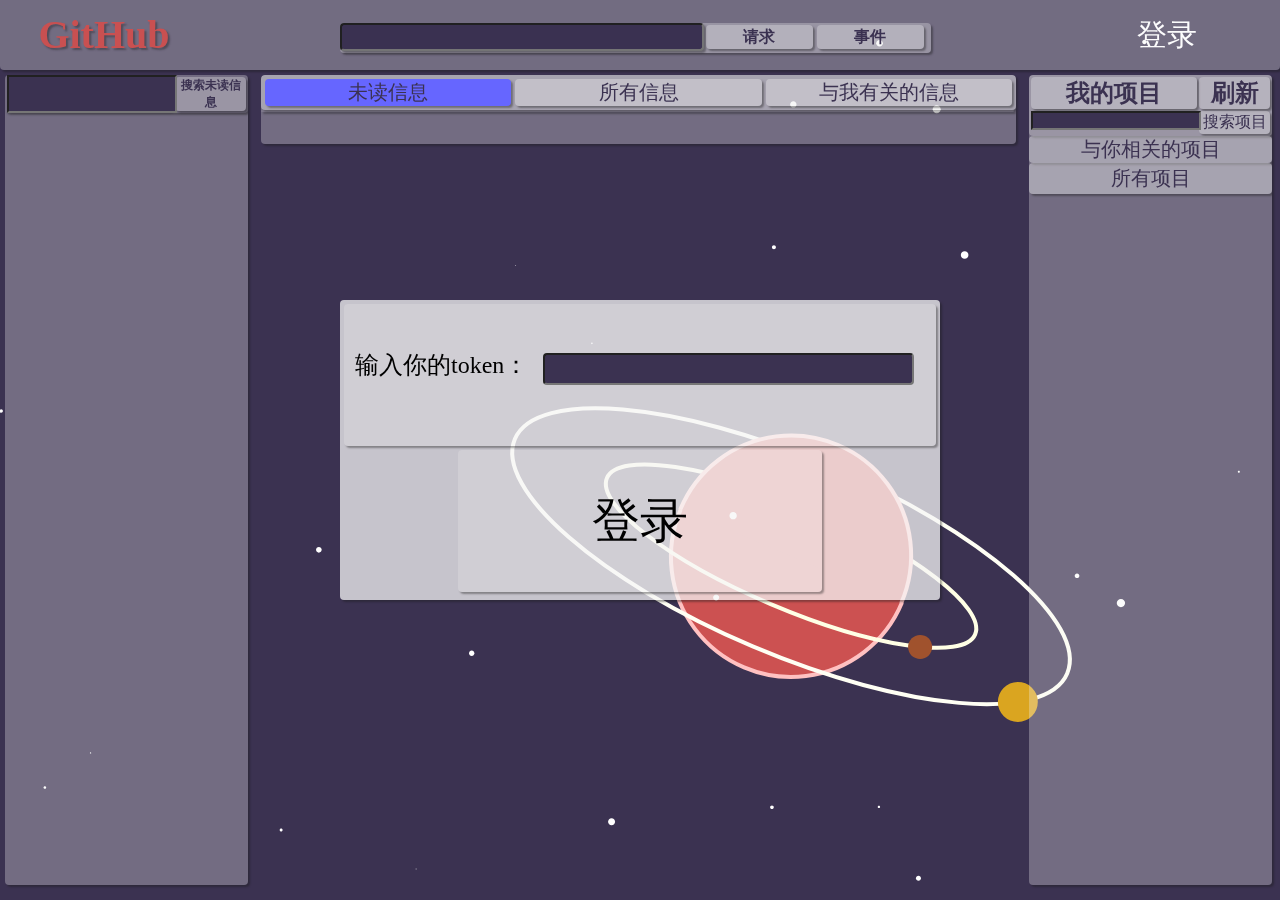
==== noticeManage.html @ 2b884cc8 "321" ====
<!DOCTYPE html>
<html lang="en">
<head>
	<meta charset="UTF-8"/>
	<title>信息管理</title>
	<link rel="stylesheet" type="text/css" href="css/style.css"/>
	<link rel="stylesheet" type="text/css" href="css/noticeBoxStyle.css"/>
	<link rel="stylesheet" type="text/css" href="css/noticeManage.css">
	<link rel="stylesheet" href="css/canvas_style.css">
	<script type="text/javascript" src="script/canvas/paper-full.min.js"></script>
	<script type="text/paperscript" canvas="canvas">
		var m18PI=0;
			var m19PI=0;
			var m18x=200*Math.cos(m18PI);
			var m18y=52*Math.sin(m18PI);
			var m19x=300*Math.cos(m19PI);
			var m19y=98*Math.sin(m19PI);
			var m17b=new Path.Arc({
				position:[window.innerWidth*0.618-120*Math.sin(23*Math.PI/180)/10.1,window.innerHeight*0.618+120*Math.cos(23*Math.PI/180)/3],
				from:[window.innerWidth*0.618-120*Math.cos(23*Math.PI/180),window.innerHeight*0.618-120*Math.sin(23*Math.PI/180)-1.2],
				through:[window.innerWidth*0.618-120*Math.sin(23*Math.PI/180),window.innerHeight*0.618+120*Math.cos(23*Math.PI/180)],
				to:[window.innerWidth*0.618+120*Math.cos(23*Math.PI/180),window.innerHeight*0.618+120*Math.sin(23*Math.PI/180)-1.2],
				strokeColor:"#ffc1c1",
				strokeWidth:4,
				fillColor:"#cc5151",
			});
			<!-- console.log(m17b.position); -->
			var m18r=new Shape.Ellipse({
				position:[window.innerWidth*0.618,window.innerHeight*0.618],
				radius:[200,52],
				strokeColor:'#ffffe5',
				strokeWidth:4,
				rotation:23,
			});
			var m18=new Shape.Circle({
				position:[window.innerWidth*0.618+m18x,window.innerHeight*0.618+m18y],
				radius:12,
				fillColor:'#a0522d',
			});
			var m19r=new Path.Ellipse({
				position:[window.innerWidth*0.618,window.innerHeight*0.618],
				radius:[300,98],
				strokeColor:'#fffff4',
				strokeWidth:4,
				rotation:23,
			});
			var m19=new Shape.Circle({
				position:[window.innerWidth*0.618+m19x,window.innerHeight*0.618+m19y],
				radius:20,
				fillColor:'#daa520',
			});
			var m17a=new Path.Arc({
				position:[window.innerWidth*0.618+120*Math.sin(23*Math.PI/180)/10.1,window.innerHeight*0.618-120*Math.cos(23*Math.PI/180)/3],
				from:[window.innerWidth*0.618-120*Math.cos(23*Math.PI/180),window.innerHeight*0.618-120*Math.sin(23*Math.PI/180)+1.2],
				through:[window.innerWidth*0.618+120*Math.sin(23*Math.PI/180),window.innerHeight*0.618-120*Math.cos(23*Math.PI/180)],
				to:[window.innerWidth*0.618+120*Math.cos(23*Math.PI/180),window.innerHeight*0.618+120*Math.sin(23*Math.PI/180)+1.2],
				strokeColor:"#ffc1c1",
				strokeWidth:4,
				fillColor:"#cc5151",
			});
			<!-- console.log(m17a.position); -->
			function m18m(){
				m18PI=m18PI+0.01;
			};
			function m19m(){
				m19PI=m19PI+0.007;
			};
			setInterval(m18m,10);
			setInterval(m19m,10);
			function onFrame(event){
				vector = vector + (mouseVector - vector) / 3000;
				for (var i = 0; i < count; i++) {
					var item = project.activeLayer.children[i];
					var size = item.bounds.size;
					var length = vector.length / 10 * size.width / 10;
					item.position += vector.normalize(length) + item.data.vector;
					keepInView(item);
				};
				
				var m18x=200*Math.cos(m18PI);
				var m18y=52*Math.sin(m18PI);
				var p18=new paper.Point(window.innerWidth*0.618+m18x,window.innerHeight*0.618+m18y);
				m18.position=p18;
				m18.rotate(23,[window.innerWidth*0.618,window.innerHeight*0.618]);
				var m19x=300*Math.cos(m19PI);
				var m19y=98*Math.sin(m19PI);
				var p19=new paper.Point(window.innerWidth*0.618+m19x,window.innerHeight*0.618+m19y);
				m19.position=p19;
				m19.rotate(23,[window.innerWidth*0.618,window.innerHeight*0.618]);
				<!-- m18.position=[window.innerWidth*0.618+m18x,window.innerHeight*0.618+m18y]; -->
				m18r.position=[window.innerWidth*0.618,window.innerHeight*0.618];
				<!-- m19.position=[window.innerWidth*0.618+m19x,window.innerHeight*0.618+m19y]; -->
				m19r.position=[window.innerWidth*0.618,window.innerHeight*0.618];
				m17a.position=[window.innerWidth*0.618+120*Math.sin(23*Math.PI/180)/10.1,window.innerHeight*0.618-120*Math.cos(23*Math.PI/180)/3];
				m17b.position=[window.innerWidth*0.618-120*Math.sin(23*Math.PI/180)/10.1,window.innerHeight*0.618+120*Math.cos(23*Math.PI/180)/3];
				
				

			// Run through the active layer's children list and change
			// the position of the placed symbols:
			
			};
			function onResize(){
				m18.position=[window.innerWidth*0.618+m18x,window.innerHeight*0.618+m18y];
				m18r.position=[window.innerWidth*0.618,window.innerHeight*0.618];
				m19.position=[window.innerWidth*0.618+m19x,window.innerHeight*0.618+m19y];
				m19r.position=[window.innerWidth*0.618,window.innerHeight*0.618];
				m17a.position=[window.innerWidth*0.618+120*Math.sin(23*Math.PI/180)/10.1,window.innerHeight*0.618-120*Math.cos(23*Math.PI/180)/3];
				m17b.position=[window.innerWidth*0.618-120*Math.sin(23*Math.PI/180)/10.1,window.innerHeight*0.618+120*Math.cos(23*Math.PI/180)/3];
			};
			   // The amount of symbol we want to place;
		var count = 30;

		// Create a symbol, which we will use to place instances of later:
		var path = new Path.Circle({
			center: new Point(750, 750),
			radius: 5,
			fillColor: 'white',
		});

		var symbol = new SymbolDefinition(path);

		// Place the instances of the symbol:
		for (var i = 0; i < (count-6); i++) {
			// The center position is a random point in the view:
			var center = Point.random() * view.size;
			var placed = symbol.place(center);
			var scale = (i + 2) / count ;
			placed.scale(scale);
			<!-- console.log(scale); -->
			if (scale<0.5){
				placed.insertBelow(m17a);
				placed.insertBelow(m17b);
			};
			placed.data.vector = new Point({
				angle: Math.random() * 360,
				length : (scale * Math.random() / 700 ),
			});
		}

		var vector = new Point({
			angle: 45,
			length: 0
		});

		var mouseVector = vector.clone()+18;

		<!-- function onMouseMove(event) { -->
			<!-- mouseVector = (view.center - event.point)/10; -->
		<!-- } -->

		// The onFrame function is called up to 60 times a second:
		function keepInView(item) {
			var position = item.position;
			var itemBounds = item.bounds;
			var bounds = view.bounds;
			if (itemBounds.left > bounds.width) {
				position.x = -item.bounds.width/10;
			}

			if (position.x < -itemBounds.width) {
				position.x = (bounds.width + itemBounds.width)/10;
			}

			if (itemBounds.top > view.size.height) {
				position.y = -itemBounds.height/10;
			}

			if (position.y < -itemBounds.height) {
				position.y = (bounds.height  + itemBounds.height / 2)/10;
			}
		}
	</script>
</head>
<body>
	<canvas id="canvas" resize hidpi="off" style="background:#3B3251"></canvas>
	<div id="top" class="top">
		<div id="gindex" class="g">GitHub</div>
		<div class="sbox">
			<input id="t" type="text" class="in" />
			<div class="ps">请求</div>
			<div class="ps">事件</div>
		</div>
		<div id="userbutt" class="lb">登录</div>
	</div>
	<table id="h" class="h">
		<tr><td class="b">你的文件</td></tr>
		<tr><td class="b">你的收藏</td></tr>
		<tr><td class="b">探索</td></tr>
		<tr><td class="b">新建项目</td></tr>
		<tr><td class="b">导入项目</td></tr>
		<tr><td class="b">新的gist</td></tr>
		<tr><td class="b">新的组织</td></tr>
		<tr><td class="b">设置</td></tr>
		<tr><td class="b">需要帮助</td></tr>
		<tr><td class="b">退出账号</td></tr>
	</table>
	<div id="notice" class="notice">
		<table id="noticeSearchResultBox" class="noticeTop">
			<tr>
				<td id="noticeSearchBar" class="noticeSearchBar">
					<input id="noticeSearchInput" class="noticeSearchInput" type="text"/>
				</td>
				<td id="noticeSearchButt" class="noticeSearchButt">
				搜索当前类别的信息
				</td>
			</tr>
		</table>
		<div id="noticeSearchContent" class="noticeSearchContent"></div>
	</div>
	<div id="c" class="l">
		<div>
			<table class="repositoryTop">
				<tr id="rTB">				
					<td class="repositoryTopTitle">我的项目</td>
					<td class="repositoryTopRefresh">刷新</td>
				</tr>
				<tr>
					<td class="repositorySearch">
						<input style="text" id="repositorySearchInput" class="repositorySearchInput"/>
					</td>
					<td id="repositorySearchButt" class="repositorySearchButt">
						搜索项目
					</td>
				</tr>
			</table>
		</div>
		<div id="repositoryContent" class="repositoryContent">
				<table>
					<div class="repositoryContentTab">与你相关的项目</div>
					<table id="cr"></table>
				</table>
				<table>
					<table id="noticeRepositoryMenuButt" class="repositoryContentTab">
						<tr>
							<td id="mrt">你创建的项目</td>
						</tr>
					</table>
					<table id="noticerepositoryMenuBox" class="repositoryMenu">
						<tr><td name="所有项目" id="all" class="rM">所有项目</td></tr>
						<tr><td name="公开项目" id="public" class="rM">公开项目</td></tr>
						<tr><td name="私人项目" id="private" class="rM">私人项目</td></tr>
						<tr><td name="原创项目" id="sources" class="rM">原创项目</td></tr>
						<tr><td name="复制项目" id="forks" class="rM">复制项目</td></tr>
					</table>
					<div id="mr"></div>
				</table>
		</div>
	</div>
	<div id="noticeBoard" class="contentBox">
		<table class="noticeTabBox">
			<tr id="tab1">
				<td id="unReadNotice" class="noticeTabButt">未读信息</td>
				<td id="allNotice" class="noticeTabButt">所有信息</td>
				<td id="aboutMe" class="noticeTabButt">与我有关的信息</td>
			</tr>
		</table>
		<div class="noticeRepositoryBox">
			<table>
				<tr id="noticeRepositoryBoxTab">
				</tr>
			</table>
		</div>
		<div id="noticeContent" class="noticeContent"></div>
	</div>
		<script type="text/javascript" src="script/canvas/canvas.js"></script>
		<script src="script/base/addLoadEvent.js"></script>
		<script src="script/base/getHTTPObject.js"></script>
		<script src="script/login/login.js"></script>
		<script src="script/getUserContent/getUserContent.js"></script>
		<script src="script/userIndex/openUserIndex.js"></script>
		<script src="script/searchIndex/openSearchIndex.js"></script>
		<script src="script/readIndex/openRepo.js"></script>
		<script src="script/UserMenu/userBoxOpen.js"></script>
		<script src="script/UserMenu/userBoxClose.js"></script>
		<script src="script/UserMenu/userButtConsole.js"></script>
		<script src="script/noticeManage/noticeManageGetNotice.js"></script>
		<script src="script/noticeManage/noticeSearch.js"></script>
		<script src="script/indexRepositoryMenu/noticeManageGetRepostitory.js"></script>
		<script src="script/noticeRepositoryMenu/repositoryMenuOpen.js"></script>
		<script src="script/noticeRepositoryMenu/repositoryMenuClose.js"></script>
		<script src="script/noticeRepositoryMenu/repositoryMenuConsole.js"></script>
		<script src="script/scrollbar/scrollx.js"></script>
		<script src="script/scrollbar/scrolldivx.js"></script>
		<script src="script/noticeManage/indexEffect.js"></script>
</body>
</html>
---- css/style.css ----
html,body{
		width:100%;
		padding:0px;
		margin:0px;
		overflow:hidden;
		/* background-color:url(backgroundImage/background.jpg); */
	}
	#loginBox{
		position:absolute;
		z-index:99;
		width:600px;
		height:300px;
		left:calc(50% - 300px);
		left:-webkit-calc(50% - 300px);
		left:-moz-calc(50% - 300px);
		top:calc(50% - 150px);
		top:-webkit-calc(50% - 150px);
		top:-moz-calc(50% - 150px);
		background-color:rgba(245,245,245,0.75);
		box-shadow: 2px 2px 2px rgba(28,28,28,0.4);
		border-radius:4px;
		padding:0px;
	}
	#loginBox>div:nth-child(1){
		width:calc(100% - 8px);
		width:-webkit-calc(100% - 8px);
		width:-moz-calc(100% - 8px);
		height:calc(50% - 8px);
		height:-webkit-calc(50% - 8px);
		height:-moz-calc(50% - 8px);
		margin:4px;
		background-color:rgba(245,245,245,0.2);
		box-shadow: 2px 2px 2px rgba(28,28,28,0.4);
		border-radius:4px;
	}
	#loginBox>div:nth-child(1)>div{
		width:33%;
		text-align:center;
		float: left;
		font-size: 24px;
		position: relative;
		top: -webkit-calc(40% - 12px);
	}
	#loginBox>div:nth-child(1)>input{
		width: 62%;
		margin: 4px;
		text-align: left;
		background-color: #3B3251;
		border-radius: 4px;
		float: left;
		font-size: 24px;
		position: relative;
		top: -webkit-calc(40% - 12px);
		color:rgba(245,245,245,0.9);
	}
	#loginBox>div:last-child{
		width:calc(62% - 8px);
		width:-webkit-calc(62% - 8px);
		width:-moz-calc(62% - 8px);
		height:calc(50% - 8px);
		height:-webkit-calc(50% - 8px);
		height:-moz-calc(50% - 8px);
		margin:4px;
		background-color:rgba(245,245,245,0.2);
		box-shadow: 2px 2px 2px rgba(28,28,28,0.4);
		border-radius:4px;
		text-align:center;
		position: relative;
		left: 19%;
		line-height: 142px;
		font-size:48px;
		cursor:pointer;
	}
	#loginBox>div:last-child:hover{
		background-color:rgb(102,102,255);
		color:rgba(245,245,245,0.9);
	}

	/*顶端工具栏*/
	.top{
		padding-left:3%;
		padding-right:3%;
		background-color:rgba(245,245,245,0.3);
		height:70px;
		width:94%;
		opacity:0.99;
		border-radius:0px 0px 4px 4px;
		position:absolute;
		z-index:0;
		box-shadow: 2px 2px 2px rgba(28,28,28,0.4);
	}
	/*Github标题*/
	.g{
		color:#cc5151;
		float:left;
		padding:0px;
		margin:0px;
		text-align:left;
		height:70px;
		font-size:40px;
		font-weight:bold;
		line-height:70px;
		cursor:pointer;
		text-shadow:2px 2px 2px rgba(28,28,28,0.4);
	}
	/* 搜索框容器 */
	.sbox{
		width: 591px;
		height: 30px;
		position: absolute;
		top: 50%;
		margin-top: -12px;
		left: 50%;
		margin-left: -300px;
		background-color:rgba(245, 245, 245, 0.3);
		box-shadow: 2px 2px 2px rgba(28,28,28,0.4);
		border-radius:4px;
	}
	/*搜索输入框*/
	.in{
		float:left;
		color:rgba(245,245,245,0.9);
		font-size:24px;
		width:360px;
		height:24px;
		line-height:24px;
		border-radius:4px;
		box-shadow: 2px 2px 2px rgba(28,28,28,0.4);
		background-color:#3B3251;
	}
	/*3个自定义空间*/
	.ps{
		float:left;
		color:#3B3251;
		width:107px;
		height:24px;
		font-size:16px;
		font-weight:bold;
		text-align:center;
		line-height:24px;
		background-color:rgba(245, 245, 245, 0.3);
		box-shadow: 2px 2px 2px rgba(28,28,28,0.4);
		border-radius:4px;
		margin:2px;
		cursor:pointer;
	}
	/*用户名显示*/
	.lb{
		color:white;
		width:80px;
		height:70px;
		float:right;
		line-height:70px;
		font-size:30px;
		margin-top:0px;
		margin-bottom:0px;
		margin-right:25px;
		cursor:pointer;
	}
	/*用户内容容器*/
	.l{
		color:black;
		width:19%;
		height:90%;
		position:absolute;
		z-index:0;
		top:70px;
		left:80%;
		margin:5px;
		padding:0px;
		overflow:hidden;
		background-color:rgba(245, 245, 245, 0.3);
		box-shadow: 2px 2px 2px rgba(28,28,28,0.4);
		border-radius:4px;
	}
	/*用户名触发的菜单*/
	.h{
		width:250px;
		right:25px;
		top:70px;
		height:0px;
		position:absolute;
		z-index:2;
		padding:0px;
		margin:0px;
		background-color:#3B3251;
		box-shadow: 2px 2px 2px rgba(28,28,28,0.4);
		border-radius:4px;
		border-collapse:collapse;
	}
	/*各个菜单选项*/
	.b{
		/* background-color:black; */
		text-align:center;
		font-size:0px;
		color:#3B3251;
		background-color:rgba(245,245,220,0.3);
		padding:0px;
		cursor:pointer;
	}
	/*仓库菜单顶框*/
	.repositoryTop{
		width:100%;
		height:20px;
		background-color:rgba(245, 245, 245, 0.3);
		box-shadow: 2px 2px 2px rgba(28,28,28,0.4);
		border-radius:4px;
	}
	/*仓库菜单顶框标题*/
	.repositoryTopTitle{
		background-color:rgba(245, 245, 245, 0.3);
		color:#3B3251;
		text-align:center;
		width:70%;
		box-shadow: 2px 2px 2px rgba(28,28,28,0.4);
		border-radius:4px;
		font-size:24px;
		font-weight:bold;
	}
	/*仓库菜单顶框刷新*/
	.repositoryTopRefresh{
		color:#3B3251;
		text-align:center;
		width:30%;
		background-color:rgba(245, 245, 245, 0.3);
		box-shadow: 2px 2px 2px rgba(28,28,28,0.4);
		border-radius:4px;
		cursor:pointer;
		font-size:24px;
		font-weight:bold;
		cursor:pointer;
	}
	/*仓库搜索框容器*/
	.repositorySearch{
		font-size:20px;
		padding:0px;
		/* background-color:rgba(245, 245, 245, 0.3); */
		/* box-shadow: 2px 2px 2px rgba(28,28,28,0.4); */
		/* border-radius:4px; */
		/* border-collapse:collapse; */
	}
	/*仓库搜索框输入栏*/
	.repositorySearchInput{
		color:rgba(245,245,245,0.9);
		width:100%;
		height:100%;
		padding:0px;
		background-color:#3B3251;
		border-collapse:collapse;
		vertical-align:top;
	}
	/* 仓库搜索按键 */
	.repositorySearchButt{
		color:#3B3251;
		text-align:center;
		background-color:rgba(245, 245, 245, 0.3);
		box-shadow: 2px 2px 2px rgba(28,28,28,0.4);
		border-radius:4px;
		border-collapse:collapse;
		cursor:pointer;
	}
	/*仓库内容*/
	.repositoryContent{
		width:100%;
		height:92%;
		/* overflow:scroll; */
	}
	/* 仓库内容的标签 */
	.repositoryContentTab{
		color:#3B3251;
		text-align:center;
		width:100%;
		font-size:20px;
		cursor:pointer;
		background-color:rgba(245, 245, 245, 0.4);
		box-shadow: 2px 2px 2px rgba(28,28,28,0.4);
		border-radius:4px;
	}
	/*用户名触发的仓库菜单*/
	.repositoryMenu{
		text-align:center;
		left:15%;
		width:70%;
		height:0px;
		position:absolute;
		z-index:2;
		padding:0px;
		margin:0px;
		background-color:#3B3251;
		box-shadow: 2px 2px 2px rgba(28,28,28,0.4);
		border-collapse:collapse;
		border-radius:4px;
	}
	/*各个仓库菜单选项*/
	.rM{
		text-align:center;
		font-size:0px;
		color:#3B3251;
		background-color:rgba(245,245,220,0.3);
		padding:0px;
		cursor:pointer;
	}
	/* 主要内容容器 */
	.contentBox{
		position:absolute;
		z-index:0;
		left:20%;
		top:70px;
		width:59%;
		margin:5px;
		padding:0px;
		background-color:rgba(245,245,245,0.3);
		border-radius:4px;
		box-shadow:2px 2px 2px rgba(28,28,28,0.4);
		overflow-x:hidden;
		transition:left 1.4s,height 1.4s,width 1.4s,font-size 1.4s;
		-webkit-transition:left 1.4s,height 1.4s,width 1.4s,font-size 1.4s;
		-moz-transition:left 1.4s,height 1.4s,width 1.4s,font-size 1.4s;
	}
	/* 每个信息的容器格式 */
	.singleFeed{
		width:92%;
		border-radius:4px;
		margin:4%;
		margin-top:32px;
		margin-bottom:32px;
		box-shadow:2px 2px 2px rgba(28,28,28,0.4);
	}
	/* feed作者的样式 */
	.fNtd{
		background-color:rgba(245, 245, 245, 0.1);
		color:rgba(28,28,28,0.9);
		font-weight:bold;
		cursor:pointer;
	}
	.fTtd{
		background-color:rgba(245, 245, 245, 0.5);
		font-size:16px;
		color:rgba(28,28,28,0.9);
		border-radius:4px;
		box-shadow: 2px 2px 2px rgba(28,28,28,0.4);
	}
	.fCtd{
		background-color:rgba(245, 245, 245, 0.1);
		border-collapse:collapse;
		border-radius:4px;
		box-shadow: 2px 2px 2px rgba(28,28,28,0.4);
	}
	.fTargettd{
		background-color:rgba(245, 245, 245, 0.1);
		color:rgba(28,28,28,0.9);
		font-weight:bold;
		cursor:pointer;
	}
	.fTargettd:hover{
		text-decoration:underline;
	}
	.fatda{
		color:rgba(28,28,28,0.9);
		font-weight:bold;
		font-size:8px;
		cursor:pointer;
		background-color:rgba(245, 245, 245, 0.1);
	}
	.fatdb{
		color:black;
		font-size:8px;
		font-style:oblique;
		cursor:pointer;
		overflow:hidden;
	}
	.fatdc{
		background-color:rgba(245, 245, 245, 0.1);
	}
	.mctd{
		cursor:pointer;
		background-color:rgba(245, 245, 245, 0.1);
		border-radius:4px;
		box-shadow: 2px 2px 2px rgba(28,28,28,0.4);
	}
	.fxtd{
		background-color:rgba(245, 245, 245, 0.1);
		border-radius:4px;
	}
	/* 更多资讯按钮 */
	.moreFeeds{
		text-align:center;
		width:98%;
		height:24px;
		margin:1%;
		cursor:pointer;
		background-color:rgba(245, 245, 245, 0.4);
		border-radius:4px;
		box-shadow: 2px 2px 2px rgba(28,28,28,0.4);
	}
	.tabletable{
		text-align:center;
		width:96%;
		margin:2%;
		font-size:16px;
		cursor:pointer;
		box-shadow:2px 2px 2px rgba(28,28,28,0.4);
		background-color:rgba(245,245,245,0.3);
		border-radius:4px;
	}
	#cr{
		width:100%;
	}
	.rTable{
		width:96%;
		position:relative;
		left:2%;
		font-size:16px;
		cursor:pointer;
		box-shadow:2px 2px 2px rgba(28,28,28,0.4);
		background-color:rgba(245,245,245,0.2);
		border-radius:4px;
	}
	/* 滚动条 */
	.sbyc{
		margin:0px;
		padding:0px;
		position:absolute;
		z-index:10;
		box-shadow: 2px 2px 2px rgba(28,28,28,0.4);
	}
	.sby{
		margin:0px;
		padding:0px;
		position:absolute;
		background-color:rgba(245,245,245,0.7);
		border-radius:6px;
		box-shadow: 2px 2px 2px rgba(28,28,28,0.4);
	}
	/* searchIndex */
	#advancedSearch{
		width:100%;
		height:36px;
		font-size:24px;
		font-weight:bold;
		text-align:center;
		background-color:rgba(245,245,245,0.3);
		border-radius:4px;
		box-shadow: 2px 2px 2px rgba(28,28,28,0.4);
		color:#3B3251;
	}
	#optionBox1{
		width:92%;
		font-size:16px;
		border-radius:4px;
		position:relative;
		left:4%;
		margin-bottom:4%;
		box-shadow:2px 2px 2px rgba(28,28,28,0.4);
		background-color:rgba(245, 245, 245, 0.2);
		height:150px;
	}
	#optionBox1>div{
		position: relative;
		left: 5%;
		margin-bottom:8px;
	}
	#optionTitle{
		background-color:rgba(245, 245, 245, 0.1);
		color:black;
		text-align:center;
		width:100%;
		box-shadow: 2px 2px 2px rgba(28,28,28,0.4);
		border-radius:4px;
		font-size:16px;
	}
	#optionBox1>div span{
		background-color:rgba(245,245,245,0.1);
		color:rgba(245,245,245,0.9);
		border-radius:4px;
		display:-moz-inline-box;
		display:inline-block;
		width:56%;
		text-align:center;
	}
	#optionBox1>div input{
		width:34%;
		background-color:#3B3251;
		border-radius:4px;
		color:rgba(245,245,245,0.9);
		vertical-align:top;
		text-align:center;
	}
	#optionBox2{
		width:92%;
		font-size:16px;
		border-radius:4px;
		position:relative;
		left:4%;
		margin-bottom:4%;
		box-shadow:2px 2px 2px rgba(28,28,28,0.4);
		background-color:rgba(245, 245, 245, 0.2);
		height:180px;
	}
	#optionBox2>div{
		position: relative;
		left: 5%;
		margin-bottom:8px;
	}
	#optionBox2>div span{
		background-color:rgba(245,245,245,0.1);
		color:rgba(245,245,245,0.9);
		border-radius:4px;
		display:-moz-inline-box;
		display:inline-block;
		width:56%;
		text-align:center;
	}
	#optionBox2>div input{
		width:34%;
		background-color:#3B3251;
		border-radius:4px;
		color:rgba(245,245,245,0.9);
		vertical-align:top;
		text-align:center;
	}
	#optionBox3{
		width:92%;
		font-size:16px;
		border-radius:4px;
		position:relative;
		left:4%;
		margin-bottom:4%;
		box-shadow:2px 2px 2px rgba(28,28,28,0.4);
		background-color:rgba(245, 245, 245, 0.2);
		height:270px;
	}
	#optionBox3>div{
		position: relative;
		left: 5%;
		margin-bottom:8px;
	}
	#optionBox3>div span{
		background-color:rgba(245,245,245,0.1);
		color:rgba(245,245,245,0.9);
		border-radius:4px;
		display:-moz-inline-box;
		display:inline-block;
		width:56%;
		text-align:center;
	}
	#optionBox3>div input{
		width:34%;
		background-color:#3B3251;
		border-radius:4px;
		color:rgba(245,245,245,0.9);
		vertical-align:top;
		text-align:center;
	}
	#optionBox4{
		width:92%;
		font-size:16px;
		border-radius:4px;
		position:relative;
		left:4%;
		margin-bottom:4%;
		box-shadow:2px 2px 2px rgba(28,28,28,0.4);
		background-color:rgba(245, 245, 245, 0.2);
		height:180px;
	}
	#optionBox4>div{
		position: relative;
		left: 5%;
		margin-bottom:8px;
	}
	#optionBox4>div span{
		background-color:rgba(245,245,245,0.1);
		color:rgba(245,245,245,0.9);
		border-radius:4px;
		display:-moz-inline-box;
		display:inline-block;
		width:56%;
		text-align:center;
	}
	#optionBox4>div input{
		width:34%;
		background-color:#3B3251;
		border-radius:4px;
		color:rgba(245,245,245,0.9);
		vertical-align:top;
		text-align:center;
	}
	.optionSelect{
		width:34%;
		background-color:#3B3251;
		border-radius:4px;
		color:rgba(245,245,245,0.9);
		vertical-align:top;
		text-align:center;
	}
	.searchRTBS{
		width:96%;
		position:relative;
		left:2%;
		margin:2px;
		height:36px;
		text-align:center;
		float:left;
	}
	.readRTBS{
		width:66%;
		position:relative;
		left:2%;
		margin:2px;
		height:36px;
		text-align:center;
		float:left;
	}
	#searchRTBStr>td{
		margin:2px;
		height:24px;
		background-color:rgba(245,245,245,0.3);
		border-radius:4px;
		box-shadow: 2px 2px 2px rgba(28,28,28,0.4);
		color:#3B3251;
		cursor:pointer;
	}
	.searchRTB{
		width:96%;
		position:relative;
		left:2%;
		height:36px;
		margin:2px;
		text-align:center;
		transition:left 1.4s;
		-webkit-transition:left 1.4s;
		-moz-transition:left 1.4s;
	}
	.searchRTBN{
		width:96%;
		position:relative;
		left:102%;
		height:36px;
		margin:2px;
		text-align:center;
		transition:left 1.4s;
		-webkit-transition:left 1.4s;
		-moz-transition:left 1.4s;
	}
	#searchRTBtr>td{
		width:32%;
		height:24px;
		margin:2px;
		background-color:rgba(245,245,245,0.3);
		border-radius:4px;
		box-shadow: 2px 2px 2px rgba(28,28,28,0.4);
		color:#3B3251;
		cursor:pointer;
	}
	.chosePage{
		position:relative;
		left:7%;
		width:86%;
		height:24px;
		/* font-size:16px; */
		text-align:center;
		margin-bottom:16px;
		background-color:rgba(245,245,245,0.3);
		border-radius:4px;
		box-shadow: 2px 2px 2px rgba(28,28,28,0.4);
		color:rgba(28,28,28,0.9);
		transition:left 1.4s;
		-webkit-transition:left 1.4s;
		-moz-transition:left 1.4s;
	}
	.chosePageN{
		position:relative;
		left:107%;
		width:86%;
		height:24px;
		/* font-size:16px; */
		text-align:center;
		margin-bottom:16px;
		background-color:rgba(245,245,245,0.3);
		border-radius:4px;
		box-shadow: 2px 2px 2px rgba(28,28,28,0.4);
		color:rgba(28,28,28,0.9);
		transition:left 1.4s;
		-webkit-transition:left 1.4s;
		-moz-transition:left 1.4s;
	}
	#sortMenuBox{
		position:absolute;
		left:75%;
		width:150px;
		margin-left:-75px;
		top:70px;
		height:0px;
		z-index:2;
		padding:0px;
		background-color:#3B3251;
		box-shadow: 2px 2px 2px rgba(28,28,28,0.4);
		border-radius:4px;
		border-collapse:collapse;
	}
	.sortMenuTd{
		text-align:center;
		font-size:0px;
		color:#3B3251;
		background-color:rgba(245,245,220,0.3);
		padding:0px;
		cursor:pointer;
	}
	#cptr>td{
		width:7%;
		margin-left:1%;
		margin-right:1%;
		height:16px;
		/* font-size:16px; */
		text-align:center;
		background-color:rgba(245,245,245,0.3);
		border-radius:4px;
		box-shadow: 2px 2px 2px rgba(28,28,28,0.4);
		color:rgba(28,28,28,0.9);
		cursor:pointer;
	}
	#cptr>input{
		width:96px;
		height:16px;
		/* font-size:16px; */
		text-align:center;
		background-color:#3B3251;
		border-radius:4px;
		/* box-shadow: 2px 2px 2px rgba(28,28,28,0.4); */
		color:rgba(245,245,245,0.9);
	}
	.searchResultRepoTable{
		width:92%;
		height:64px;
		border-radius:4px;
		margin:4%;
		margin-bottom:32px;
		box-shadow:2px 2px 2px rgba(28,28,28,0.4);
	}
	.searchResultRepoTd1{
		width:62%;
		cursor:pointer;
		background-color:rgba(245,245,245,0.35);
		box-shadow:2px 2px 2px rgba(28,28,28,0.4);
		border-radius:4px;
	}
	.searchResultRepoTd2{
		width:23%;
		background-color:rgba(245,245,245,0.1);
		color:rgba(255,246,143,0.7);
		border-radius:4px;
		text-align:center;
	}
	.searchResultRepoTd3{
		width:15%;
		cursor:pointer;
		background-color:rgba(245,245,245,0.35);
		box-shadow:2px 2px 2px rgba(28,28,28,0.4);
		border-radius:4px;
		text-align:center;
	}
	.searchResultRepoTd4{
		cursor:pointer;
		background-color:rgba(245,245,245,0.1);
	}
	.searchResultRepoTd5{
		background-color:rgba(245,245,245,0.35);
		color:rgba(28,28,28,0.9);
		border-radius:4px;
		box-shadow:2px 2px 2px rgba(28,28,28,0.4);
	}
	.searchResultIsTable{
		width:92%;
		height:64px;
		border-radius:4px;
		margin:4%;
		margin-bottom:32px;
		box-shadow:2px 2px 2px rgba(28,28,28,0.4);
		table-layout : fixed;
	}
	.searchResultIsTd1{
		width:62%;
		cursor:pointer;
		background-color:rgba(245,245,245,0.35);
		box-shadow:2px 2px 2px rgba(28,28,28,0.4);
		border-radius:4px;
	}
	.searchResultIsTd2{
		width:36%;
		background-color:rgba(245,245,245,0.35);
		box-shadow:2px 2px 2px rgba(28,28,28,0.4);
		border-radius:4px;
		text-align:center;
	}
	.searchResultIsTd3{
		background-color:rgba(245,245,245,0.1);
		width:100px;
		overflow:hidden;
		white-space:nowrap;
		word-break:keep-all;
	}
	.searchResultIsTd4{
		background-color:rgba(245,245,245,0.35);
		color:rgba(28,28,28,0.9);
		border-radius:4px;
		box-shadow:2px 2px 2px rgba(28,28,28,0.4);
		cursor:pointer;
	}
	.searchResultIsTd5{
		background-color:rgba(245,245,245,0.1);
	}
	.searchResultUsTable{
		width:92%;
		height:70px;
		border-radius:4px;
		margin:4%;
		margin-bottom:32px;
		box-shadow:2px 2px 2px rgba(28,28,28,0.4);
		table-layout : fixed;
	}
	.searchResultUsTd1{
		width:70px;
		cursor:pointer;
	}
	.searchResultUsTd2{
		width:74%;
		height:30px;
		color:rgba(255,246,143,0.7);
		background-color:rgba(245,245,245,0.1);
		text-align:left;
		border-radius:4px;
		cursor:pointer;
	}
	.searchResultUsTd3{
		background-color:rgba(245,245,245,0.35);
		cursor:pointer;
		box-shadow:2px 2px 2px rgba(28,28,28,0.4);
		border-radius:4px;
		text-align:center;
	}
	.searchResultUsTd4{
		
	}
	.searchResultUsTd5{
		background-color:rgba(245,245,245,0.1);
		color:rgba(28,28,28,0.9);
		overflow:hidden;
		white-space:nowrap;
		word-break:keep-all;
	}
	.userImg{
		width:70px;
		border-radius:4px;
		box-shadow:2px 2px 2px rgba(28,28,28,0.4);
	}
	#userProfileTabBox{
		width: 75%;
		float:left;
	}
	#userProfileTab{
		background-color: rgba(245,245,245,0.1);
		width: 100%;
		height: 26px;
		border-radius: 4px;
		box-shadow:2px 2px 2px rgba(28,28,28,0.4);
	}
	#userProfileTab>div{
		background-color: rgba(245,245,245,0.35);
		margin:2px;
		float:left;
		border-radius: 4px;
		box-shadow:2px 2px 2px rgba(28,28,28,0.4);
		width: -webkit-calc((100% - 20px)/5);
		text-align: center;
		cursor:pointer;
	}
	#userProfile0{
		width: 25%;
		float:left;
	}
	#userProfile1{
		width:  -webkit-calc(100% - 6px);
		background-color: rgba(245,245,245,0.1);
		border-radius: 4px;
		box-shadow: 2px 2px 2px rgba(28,28,28,0.4);
		margin: 2px;
		text-align:center;
		padding:1px;
	}
	#headBox>img{
		width: 98%;
		background-color: rgba(245,245,245,0.1);
		border-radius: 4px;
		box-shadow: 2px 2px 2px rgba(28,28,28,0.4);
		margin: 2px;
	}
	#userName{
		width: 98%;
		background-color: rgba(245,245,245,0.1);
		border-radius: 4px;
		margin: 2px;
	}
	#userLogin{
		width: 98%;
		background-color: rgba(245,245,245,0.1);
		border-radius: 4px;
		margin: 2px;
		color:rgba(255,246,143,0.7);
	}
	#userFollow{
		width: 98%;
		background-color: rgba(245,245,245,0.35);
		border-radius: 4px;
		box-shadow: 2px 2px 2px rgba(28,28,28,0.4);
		margin: 2px;
		cursor:pointer;
	}
	#userBlock{
		width: 98%;
		background-color: rgba(245,245,245,0.35);
		border-radius: 4px;
		box-shadow: 2px 2px 2px rgba(28,28,28,0.4);
		margin: 2px;
		cursor:pointer;
	}
	#userProfile2{
		width:  -webkit-calc(100% - 6px);
		background-color: rgba(245,245,245,0.1);
		border-radius: 4px;
		box-shadow: 2px 2px 2px rgba(28,28,28,0.4);
		margin: 2px;
		text-align:left;
		padding:1px;
	}
	#userProfileCompany{
		width: 98%;
		background-color: rgba(245,245,245,0.1);
		border-radius: 4px;
		margin: 2px;
		overflow:hidden;
	}
	#userProfileLocation{
		width: 98%;
		border-radius: 4px;
		margin: 2px;
		overflow:hidden;
	}
	#userProfileEmail{
		width: 98%;
		background-color: rgba(245,245,245,0.1);
		border-radius: 4px;
		margin: 2px;
		overflow:hidden;
	}
	#userProfileBlog{
		width: 98%;
		border-radius: 4px;
		margin: 2px;
		overflow:hidden;
	}
	#userProfileBox{
		width:-webkit-calc(100% - 12px);
		margin: 4px;
		padding: 2px;
		border-radius: 4px;
		box-shadow: 2px 2px 2px rgba(28,28,28,0.4);
	}
	#userProfileBox>div{
		display: block;
		background-color: rgba(245,245,245,0.1);
		border-radius: 4px;
		box-shadow: 2px 2px 2px rgba(28,28,28,0.4);
		text-align: center;
		padding: 1px;
		width: -webkit-calc(100% - 4px);
		margin-bottom: 32px;
	}
	#userProfileBox>div>div{
		width: 98.7%;
		text-align: center;
		margin: 4px;
		background-color: rgba(245,245,245,0.35);
		box-shadow: 2px 2px 2px rgba(28,28,28,0.4);
		border-radius: 4px;
		height:23px;
		cursor:pointer;
	}
	.userProfileRepoTable{
		width:92%;
		height:64px;
		border-radius:4px;
		margin:4%;
		margin-bottom:32px;
		box-shadow:2px 2px 2px rgba(28,28,28,0.4);
		text-align:left;
	}
	.userProfileRepoTd1{
		width:62%;
		cursor:pointer;
		background-color:rgba(245,245,245,0.35);
		box-shadow:2px 2px 2px rgba(28,28,28,0.4);
		border-radius:4px;
	}
	.userProfileRepoTd2{
		width:23%;
		background-color:rgba(245,245,245,0.1);
		border-radius:4px;
	}
	.userProfileRepoTd3{
		width:15%;
		cursor:pointer;
		background-color:rgba(245,245,245,0.35);
		box-shadow:2px 2px 2px rgba(28,28,28,0.4);
		border-radius:4px;
	}
	.userProfileRepoTd4{
		cursor:pointer;
		background-color:rgba(245,245,245,0.1);
	}
	.userProfileRepoTd5{
		background-color:rgba(245,245,245,0.35);
		color:rgba(28,28,28,0.9);
		border-radius:4px;
		box-shadow:2px 2px 2px rgba(28,28,28,0.4);
	}
	.userProfileRepoTd6{
		background-color:rgba(245,245,245,0.35);
		color:rgba(28,28,28,0.9);
		border-radius:4px;
		box-shadow:2px 2px 2px rgba(28,28,28,0.4);
	}
	option{
		text-align:center;
	}
	#resultCount{
		font-weight:bold;
	}
	.searchResultContent{
		float:left;
		width:100%;
		position: relative;
		left:0%;
		transition:left 1.4s,height 1.4s,width 1.4s;
		-webkit-transition:left 1.4s,height 1.4s,width 1.4s;
		-moz-transition:left 1.4s,height 1.4s,width 1.4s;
	}
	.searchResultContentN{
		float:left;
		width:0px;
		height:0px;
		overflow-x:hidden;
		position: relative;
		left: 100%;
		transition:left 1.4s,height 1.4s,width 1.4s;
		-webkit-transition:left 1.4s,height 1.4s,width 1.4s;
		-moz-transition:left 1.4s,height 1.4s,width 1.4s;
	}
	.overviewContent{
		float:left;
		width:100%;
		position: relative;
		padding-left:6%;
		left:0%;
		transition:left 1.4s,height 1.4s,width 1.4s,font-size 1.4s;
		-webkit-transition:left 1.4s,height 1.4s,width 1.4s,font-size 1.4s;
		-moz-transition:left 1.4s,height 1.4s,width 1.4s,font-size 1.4s;
	}
	.overviewContentN{
		font-size:10px;
		float:left;
		width:0px;
		height:0px;
		padding-left: 6%;
		overflow-x:hidden;
		position: relative;
		left:-100%;
		transition:left 1.4s,height 1.4s,width 1.4s,font-size 1.4s;
		-webkit-transition:left 1.4s,height 1.4s,width 1.4s,font-size 1.4s;
		-moz-transition:left 1.4s,height 1.4s,width 1.4s,font-size 1.4s;
	}
	.contentBoxN{
		font-size:10px;
		background-color:rgba(245,245,245,0.3);
		color:black;
		height:90%;
		width:19%;
		position:absolute;
		z-index:0;
		left:0px;
		top:70px;
		border-radius:4px;
		margin:5px;
		padding:0px;
		overflow:hidden;
		box-shadow: 2px 2px 2px rgba(28,28,28,0.4);
		transition:left 1.4s,height 1.4s,width 1.4s,font-size 1.4s;
		-webkit-transition:left 1.4s,height 1.4s,width 1.4s,font-size 1.4s;
		-moz-transition:left 1.4s,height 1.4s,width 1.4s,font-size 1.4s;
	}
	#repoDescript{
		background-color: rgba(245,245,245,0.1);
		width: 88%;
		border-radius: 4px;
	}
	#repoOption1{
		width: 88%;
	}
	#repoOption1>div{
		background-color: rgba(245, 245, 245, 0.3);
		width: -webkit-calc((100% - 40px)/5);
		width: -moz-calc((100% - 40px)/5);
		width: calc((100% - 40px)/5);
		margin:4px;
		border-radius:4px;
		box-shadow: 2px 2px 2px rgba(28,28,28,0.4);
		float:left;
		text-align:center;
		cursor:pointer;
	}
	#repoOption2{
		width: 88%;
	}
	#repoOption2>select{
		width: -webkit-calc((100% - 24px)/2);
		width: -moz-calc((100% - 29px)/2);
		width: calc((100% - 29px)/2);
		background-color: #3B3251;
		border-radius: 4px;
		margin:6px;
		color: rgba(245,245,245,0.9);
		vertical-align: top;
		text-align: center;
	}
	#repoContent{
		background-color: rgba(245,245,245,0.3);
		width: 88%;
		border-radius: 4px;
		margin:4% 0px 4% 0px;
		box-shadow: 2px 2px 2px rgba(28,28,28,0.4);
		padding-top: 4%;
		padding-bottom: 4%;
	}
	#repoContent>div{
		color:black;
		background-color: rgba(245,245,245,0.4);
		border: 1px;
		border-style: solid;
		border-color: #3B3251;
		width: 92%;
		margin-left: 4%;
		cursor: pointer;
		transition:color 0.4s,background-color 0.4s;
		-webkit-transition:color 0.4s,background-color 0.4s;
		-moz-transition:color 0.4s,background-color 0.4s;
	}
	#repoContent>div:hover{
		color:white;
		background-color: rgb(102, 102, 255);
		transition:color 0.4s,background-color 0.4s;
		-webkit-transition:color 0.4s,background-color 0.4s;
		-moz-transition:color 0.4s,background-color 0.4s;
	}
	#repoContent>div:first-child{
		background-color: rgba(245,245,245,0.4);
		border-radius: 4px 4px 0px 0px;
		border: 1px;
		border-style: solid;
		border-color: #3B3251;
		width: 92%;
		margin-left: 4%;
		cursor: pointer;
		transition:color 0.4s,background-color 0.4s;
		-webkit-transition:color 0.4s,background-color 0.4s;
		-moz-transition:color 0.4s,background-color 0.4s;
	}
	#repoContent>div:hover:first-child{
		color:white;
		background-color: rgb(102, 102, 255);
		transition:color 0.4s,background-color 0.4s;
		-webkit-transition:color 0.4s,background-color 0.4s;
		-moz-transition:color 0.4s,background-color 0.4s;
	}
	#repoContent>div:last-child{
		background-color: rgba(245,245,245,0.4);
		border-radius: 0px 0px 4px 4px;
		border: 1px;
		border-style: solid;
		border-color: #3B3251;
		width: 92%;
		margin-left: 4%;
		cursor: pointer;
		transition:color 0.4s,background-color 0.4s;
		-webkit-transition:color 0.4s,background-color 0.4s;
		-moz-transition:color 0.4s,background-color 0.4s;
	}
	#repoContent>div:hover:last-child{
		color:white;
		background-color: rgb(102, 102, 255);
		transition:color 0.4s,background-color 0.4s;
		-webkit-transition:color 0.4s,background-color 0.4s;
		-moz-transition:color 0.4s,background-color 0.4s;
	}
	#repoContent>div>span{
		line-height: 30px;
		display:inline;
		color: rgba(61, 62, 64, 0.97);
		font-size: 18px;
		text-shadow: 1px 1px 1px rgba(61, 62, 64, 0.6);
		margin: 0px 2px 0px 2px;
		transition:color 0.4s;
		-webkit-transition:color 0.4s;
		-moz-transition:color 0.4s;
	}
	#repoContent>div:hover>span{
		color: white;
		transition:color 0.4s;
		-webkit-transition:color 0.4s;
		-moz-transition:color 0.4s;
	}
	#repoReadme{
		background-color: rgba(245,245,245,0.3);
		width: 88%;
		border-radius: 4px;
		box-shadow: 2px 2px 2px rgba(28,28,28,0.4);
		padding-top: 4%;
		padding-bottom: 4%;
	}
	.dateBox{
		background-color:rgba(245,245,245,0.3);
		width:88%;
		border-radius:4px;
		padding:0px;
		box-shadow: 2px 2px 2px rgba(28,28,28,0.4);
		margin-bottom: 16px;
	}
	.date{
		height: 24px;
		background-color: rgba(245,245,245,0.3);
		border-radius: 4px;
		box-shadow: 2px 2px 2px rgba(28,28,28,0.4);
		color: #3B3251;
	}
	.committer{
		float:left;
		color:rgba(255,246,143,0.7);
		cursor:pointer;
	}
	.commitBox{
		height: 96px;
		background-color: rgba(245,245,245,0.18);
		margin-bottom: 16px;
		border-radius: 4px;
		box-shadow: 2px 2px 2px rgba(28,28,28,0.4);
	}
	.moreCommit{
		position: relative;
		left: 29%;
		width: 30%;
		text-align: center;
		background-color: rgba(245,245,245,0.18);
		border-radius: 4px;
		box-shadow: 2px 2px 2px rgba(28,28,28,0.4);
		cursor:pointer;
	}
	.releaseBox{
		width:88%;
		background-color: rgba(245,245,245,0.18);
		margin-bottom: 16px;
		border-radius: 4px;
		box-shadow: 2px 2px 2px rgba(28,28,28,0.4);
	}
	.releaseTitle{
		background-color: rgba(245,245,245,0.3);
		border-radius: 4px;
		box-shadow: 2px 2px 2px rgba(28,28,28,0.4);
		color: #3B3251;
	}
	.releaseAuthor{
		float:left;
		color:rgba(255,246,143,0.7);
	}
	.releaseDate{
		background-color: rgba(245,245,245,0.16);
		border-radius: 4px;
		box-shadow: 2px 2px 2px rgba(28,28,28,0.4);
	}
	.RepoContributorTable{
		width:88%;
		height:70px;
		border-radius:4px;
		margin-bottom:32px;
		box-shadow:2px 2px 2px rgba(28,28,28,0.4);
		table-layout : fixed;
	}
	.readIconBox{
		width:30%;
		float:left;
		text-align:center;
		position:relative;
		left:2%;
		margin:2px;
	}
	.readIconBox>div{
		margin: 2px;
		width: -webkit-calc((100% - 6px)/3);
		width: -moz-calc((100% - 6px)/3);
		width: calc((100% - 16px)/3);
		float: left;
		background-color: rgba(245,245,245,0.3);
		border-radius: 4px;
		box-shadow: 2px 2px 2px rgba(28,28,28,0.4);
		height: 31px;
		line-height:31px;
		/* font-size: 28px; */
		color: #3B3251;
		cursor: pointer;
	}
	.readIconBox>div:hover{
		color: white;
	}
	.dirContentDiv{
		width:calc(100% - 2px);
		width:-webkit-calc(100% - 2px);
		width:-moz-calc(100% - 2px);
		height:30px;
		color:black;
		background-color: rgba(245,245,245,0.0);
		border: 1px;
		border-style: solid;
		border-color: #3B3251;
		cursor: pointer;
		line-height: 30px;
		transition:color 0.4s,background-color 0.4s;
		-webkit-transition:color 0.4s,background-color 0.4s;
		-moz-transition:color 0.4s,background-color 0.4s;
	}
	.dirContentDiv:hover{
		color:white;
		background-color: rgb(102, 102, 255);
		transition:color 0.4s,background-color 0.4s;
		-webkit-transition:color 0.4s,background-color 0.4s;
		-moz-transition:color 0.4s,background-color 0.4s;
	}
	.dirContentDiv>span{
		line-height: 30px;
		display:inline;
		color: rgba(61, 62, 64, 0.97);
		font-size: 18px;
		text-shadow: 1px 1px 1px rgba(61, 62, 64, 0.6);
		margin: 0px 2px 0px 2px;
		transition:color 0.4s;
		-webkit-transition:color 0.4s;
		-moz-transition:color 0.4s;
	}
	.dirContentDiv:hover>span{
		color: white;
		transition:color 0.4s;
		-webkit-transition:color 0.4s;
		-moz-transition:color 0.4s;
	}
	.singleFileName{
		width:60%;
		display:inline;
	}
	.singleFileSize{
		display:inline;
		float:right;
		width: 20%;
		text-align: right;
		margin-right: 1%;
		line-height: 200%;
	}
	.repoFileSearch{
		background-color: rgba(245,245,245,0.4);
		border-radius:4px;
		border: 2px;
		border-style: solid;
		border-color: #3B3251;
		width: 88%;
		margin-bottom:2%;
		cursor: pointer;
		transition: color 0.4s,background-color 0.4s;
		-webkit-transition: color 0.4s,background-color 0.4s;
		-moz-transition: color 0.4s,background-color 0.4s;
	}
	.repoFileSearch:hover{
		color:white;
		background-color: rgb(102, 102, 255);
		transition: color 0.4s,background-color 0.4s;
		-webkit-transition: color 0.4s,background-color 0.4s;
		-moz-transition: color 0.4s,background-color 0.4s;
	}
	.fileContentBox{
		position:absolute;
		z-index:0;
		left:20%;
		top:70px;
		width:53%;
		margin:5px;
		padding:3%;
		background-color:rgba(245,245,245,0.3);
		border-radius:4px;
		box-shadow:2px 2px 2px rgba(28,28,28,0.4);
		overflow-x:hidden;
		transition:left 1.4s,height 1.4s,width 1.4s;
		-webkit-transition:left 1.4s,height 1.4s,width 1.4s;
		-moz-transition:left 1.4s,height 1.4s,width 1.4s;
	}
	.fileButtMenu{
		width: 100%;
		font-size: 20px;
		text-shadow: 1px 1px 1px rgba(61, 62, 64, 0.6);
		height: 26px;
		background-color: rgba(245,245,245,0.3);
		border-radius: 4px;
		margin-bottom: 8px;
	}
	.fileButtMenu>span{
		color: rgba(61, 62, 64, 0.97);
		font-size: 20px;
		float: right;
		text-shadow: 1px 1px 1px rgba(61, 62, 64, 0.6);
		cursor: pointer;
		margin:3px 6px 3px 6px;
	}
	.fileContent{
		width:100%;
		font-size:16px;
		text-shadow: 1px 1px 1px rgba(61, 62, 64, 0.6);
	}
	.fileContentTd1{
		color:rgba(61, 62, 64, 0.97);
		text-shadow: 1px 1px 1px rgba(61, 62, 64, 0.6);
		user-select:none;
		-webkit-user-select:none;
		-moz-user-select:none;
		-o-user-select:none;
	}
	.fileContentTd1:hover{
		color:rgba(255,200,100,0.7);
	}
	.fileContentTd2{
		text-shadow: 1px 1px 1px rgba(61, 62, 64, 0.6);
	}
	.fileContentBox>img{
		width:100%;
	}
	.issueContentBox{
		position: absolute;
		z-index: 0;
		left: 20%;
		top: 70px;
		width: 53%;
		margin: 5px;
		padding: 3%;
		background-color: rgba(245,245,245,0.3);
		border-radius: 4px;
		box-shadow: 2px 2px 2px rgba(28,28,28,0.4);
		overflow-x: hidden;
	}
	@font-face {
	  font-family: 'icomoon';
	  src:  url('fonts/icomoon.eot?8eh3k1');
	  src:  url('fonts/icomoon.eot?8eh3k1#iefix') format('embedded-opentype'),
			url('fonts/icomoon.ttf?8eh3k1') format('truetype'),
			url('fonts/icomoon.woff?8eh3k1') format('woff'),
			url('fonts/icomoon.svg?8eh3k1#icomoon') format('svg');
	  font-weight: normal;
	  font-style: normal;
	}
	[class^="icon-"], [class*=" icon-"] {
	  font-family: 'icomoon' !important;
	  speak: none;
	  font-style: normal;
	  font-weight: normal;
	  font-variant: normal;
	  text-transform: none;
	  line-height: 1;
	  -webkit-font-smoothing: antialiased;
	  -moz-osx-font-smoothing: grayscale;
	}
	.loadingDiv{
		width:100%;
		height:100%;
		background-color:rgba(245,245,245,0.25);
		position:absolute;
		z-index:9999;
	}
	.issueMainClass{
		background-color: rgba(245,245,245,0.3);
		border-radius: 4px;
		padding: 3px;
		box-shadow: 2px 2px 2px rgba(28,28,28,0.4);
		float: left;
		width: calc(100% - 6px);
	}
	.issueMainDiv1{
		float: left;
		width: 100%;
	}
	.issueMainDiv2{
		float: left;
		width: 100%;
	}
	.issueMainTitle{
		background-color: rgba(245,245,245,0.3);
		border-radius: 4px;
		box-shadow: 2px 2px 2px rgba(28,28,28,0.4);
		padding: 2px;
	}
	.issueMainTitle>span{
		color:rgba(29, 27, 27, 0.73);
	}
	.issueMainState{
		width: 10%;
		margin: 2px;
		float: left;
		text-align: center;
		padding: 2px;
		background-color: rgba(245,245,245,0.3);
		border-radius: 4px;
		box-shadow: 2px 2px 2px rgba(28,28,28,0.4);
	}
	.issueMainUser{
		float: left;
		margin: 2px;
		cursor: pointer;
		padding: 2px;
		color: rgba(255,246,143,0.7);
	}
	.issueMainUser:hover{
		color: rgba(255,246,143,1);
	}
	.issueMainTime{
		margin: 2px;
		padding: 2px;
		float: left;
	}
	.issueMainBody{
		margin: 2px;
		padding: 2px;
		float: left;
		width: calc(100% - 8px);
		background-color: rgba(245,245,245,0.1);
		border-radius: 4px;
	}
	.issueContentBoxBox{
		margin: 2%;
		width: 96%;
		border-radius: 4px;
		box-shadow: 2px 2px 2px rgba(28,28,28,0.4);
		background-color: rgba(245,245,245,0.1);
		float:left;
	}
	.issueContentBoxDiv1{
		background-color: rgba(245,245,245,0.3);
		padding: 4px;
		float: left;
		width: calc(100% - 8px);
		border-radius: 4px;
		box-shadow: 2px 2px 2px rgba(28,28,28,0.4);
	}
	.issueContentBoxUserImg{
		width: 70px;
		border-radius: 4px;
		box-shadow: 2px 2px 2px rgba(28,28,28,0.4);
		float: left;
		cursor:pointer;
	}
	.issueContentBoxUserName{
		margin: 2px;
		cursor: pointer;
		padding: 2px;
		color: rgba(255,246,143,0.7);
		float: left;
	}
	.issueContentBoxUserName:hover{
		color: rgba(255,246,143,0.9);
	}
	.issueContentBoxTime{
		padding: 2px;
		background-color: rgba(245,245,245,0.3);
		float: left;
		margin: 2px;
		border-radius:4px;
	}
	.issueContentBoxAuthorA{
		float: left;
		margin: 2px;
		padding: 2px;
		color: rgba(40, 212, 188, 0.89);
	}
	.issueContentBoxBody{
		width: calc(100% - 16px);
		padding: 8px;
		float: left;
	}
	.writeCommentBox{
		float:left;
		border-radius:4px;
		width:100%;
		height:450px;
		background-color: rgba(245,245,245,0.2);
		box-shadow: 2px 2px 2px rgba(28,28,28,0.4);
	}
	.commentInput{
		width:calc(100% - 32px);
		font-size:16px;
		height:350px;
		padding:8px;
		margin:8px;
		background-color: rgba(245,245,245,0.3);
		box-shadow: 2px 2px 2px rgba(28,28,28,0.4);
		border-radius:4px;
		resize:none;
	}
	.sendCommentButt{
		color: #3B3251;
		background-color: rgba(245,245,245,0.3);
		box-shadow: 2px 2px 2px rgba(28,28,28,0.4);
		border-radius: 4px;
		text-align: center;
		cursor: pointer;
		margin: 0px 16px 4px 16px;
		padding: 4px;
		transition:color 0.4s,background-color 0.4s;
		-webkit-transition:color 0.4s,background-color 0.4s;
		-moz-transition:color 0.4s,background-color 0.4s;
	}
	.sendCommentButt:hover{
		color:rgba(245,245,245,0.9);
		background-color: rgb(102, 102, 255);
		transition:color 0.4s,background-color 0.4s;
		-webkit-transition:color 0.4s,background-color 0.4s;
		-moz-transition:color 0.4s,background-color 0.4s;
	}
	@keyframes roll{
		from {transform: rotate(0deg);}
		to {transform: rotate(360deg);}
	}
	@-webkit-keyframes roll{
		from {-webkit-transform: rotate(0deg);}
		to {-webkit-transform: rotate(360deg);}
	}
	@-moz-keyframes roll{
		from {-moz-transform: rotate(0deg);}
		to {-moz-transform: rotate(360deg);}
	}
	@-0-keyframes roll{
		from {-o-transform: rotate(0deg);}
		to {-o-transform: rotate(360deg);}
	}
	.loadingDiv>div{
		width: 120px;
		height: 120px;
		text-shadow: 10px 10px 10px rgba(61, 62, 64, 0.4);
		position: relative;
		text-align: center;
		animation: roll 1.3s linear infinite;
		-moz-animation: roll 1.3s linear infinite;
		-webkit-animation: roll 1.3s linear infinite;
		-0-animation: roll 1.3s linear infinite;
	}
	.icon-folder:before{
		content:'\e92f';
	}
	.icon-folder-open:before{
		content:'\e930';
	}
	.icon-eye:before{
		content:'\e9ce';
	}
	.icon-eye-blocked:before{
		content:'\e9d1';
	}
	.icon-star-empty:before{
		content:'\e9d7';
	}
	.icon-star-full:before{
		content:'\e9d9';
	}
	.icon-circle-right:before{
		content:'\ea42';
	}
	.icon-circle-left:before{
		content:'\ea44';
	}
	.icon-fork:before{
		content:'\e9bc';
	}
	.icon-refresh:before{
		content:'\ea2e';
	}
	.icon-file:before{
		content:'\e926';
	}
	.icon-github:before{
		content:'\eab0';
	}
	.icon-cancel-circle:before{
		content:'\ea0d';
	}
	.icon-cancel-circle:hover:before{
		content:'\ea0d';
		color:white;
	}
	.icon-pencil:before{
		content:'\e905';
	}
	.icon-pencil:hover:before{
		content:'\e905';
		color:white;
	}
	.icon-bin:before{
		content:'\e9ac';
	}
	.icon-bin:hover:before{
		content:'\e9ac';
		color:white;
	}
	.icon-reaction:before{
		content:'\e9e1';
		color:white;
	}
	.icon-hooray:before{
		content:'\e9fd';
		color:white;
	}
	.icon-laugh:before{
		content:'\e9df';
		color:white;
	}
	.icon-confuse:before{
		content:'\e9f4';
		color:white;
	}
	.icon-heart:before{
		content:'\e9da';
		color:white;
	}
	.icon-point-up:before{
		content:'\ea03';
		color:white;
	}
	.icon-point-down:before{
		content:'\ea05';
		color:white;
	}
---- css/noticeBoxStyle.css ----
/*通知栏*/
	.notice{
		background-color:rgba(245,245,245,0.3);
		color:black;
		height:90%;
		width:19%;
		position:absolute;
		z-index:0;
		left:0px;
		top:70px;
		border-radius:4px;
		margin:5px;
		padding:0px;
		overflow:hidden;
		box-shadow: 2px 2px 2px rgba(28,28,28,0.4);
		transition:left 1.4s;
		-webkit-transition:left 1.4s;
		-moz-transition:left 1.4s;
	}
	/*通知栏顶框*/
	.noticeTop{
		width:100%;
		/* background-color:rgba(245,245,245,0.3); */
		color:black;
	}
	/*通知栏顶框标题*/
	.noticeTopTitle{
		font-size:24px;
		margin:3px;
		background-color:rgba(245,245,245,0.3);
		color:#3B3251;
		font-weight:bold;
		text-align:center;
		width:70%;
		cursor:pointer;
		border-radius:4px;
		box-shadow: 2px 2px 2px rgba(28,28,28,0.4);
	}
	/*通知栏顶框刷新按钮*/
	.noticeTopRefresh{
		font-size:24px;
		background-color:rgba(245,245,245,0.3);
		margin:3px;
		color:#3B3251;
		font-weight:bold;
		text-align:center;
		width:30%;
		cursor:pointer;
		border-radius:4px;
		box-shadow: 2px 2px 2px rgba(28,28,28,0.4);
	}
	/* 滚动条容器的容器 */
	.ntsb{
		width:100%;
		overflow:hidden;
		height:95%;
		position:absolute;
		top:5%;
		padding:0px;
	}
	/* 通知栏菜单容器*/
	.noticeMenuBox{
		/* background-color:black; */
		width:70%;
		height:0px;
		position:absolute;
		z-index:2;
		padding:0px;
		margin:0px;
		background-color:#3B3251;
		box-shadow: 2px 2px 2px rgba(28,28,28,0.4);
		border-collapse:collapse;
		border-radius:4px;
	}
	/* 通知栏菜单选项*/
	.noticeMenu{
		/* background-color:black; */
		text-align:center;
		font-size:0px;
		color:#3B3251;
		background-color:rgba(245,245,220,0.3);
		padding:0px;
		cursor:pointer;
	}
	/* 每条信息的格式 */
	.singleNotice{
		width:92%;
		height:48px;
		border-radius:4px;
		margin:4%;
		margin-top:8%;
		margin-bottom:8%;
		box-shadow:2px 2px 2px rgba(28,28,28,0.4);
	}
	.tdTitle{
		width:100%;
		cursor:pointer;
		background-color:rgba(245,245,245,0.35);
		box-shadow:2px 2px 2px rgba(28,28,28,0.4);
		border-radius:4px;
	}
	.tdTitle:hover{
		background-color:rgb(102, 102, 255);
	}
	.tdTime{
		width:100%;
		background-color:rgba(245,245,245,0.24);
		box-shadow:2px 2px 2px rgba(28,28,28,0.4);
		border-radius:4px;
	}
	.userLogin{
		background-color:rgba(245,245,245,0.1);
		color:rgba(255,246,143,0.7);
		cursor:pointer;
		border-radius:4px;
	}
	.userLogin:hover{
		background-color:rgb(102, 102, 255);
		color:rgba(245,245,245,0.9);
	}
	.ctdCommenter{
		background-color:rgba(245,245,245,0.1);
		color:rgba(255,200,100,0.7);
		cursor:pointer;
		border-radius:4px;
	}
	.ctdCommenter:hover{
		background-color:rgb(102, 102, 255);
		color:rgba(245,245,245,0.9);
	}
	.noticeN{
		background-color:rgba(245,245,245,0.3);
		color:black;
		height:90%;
		width:19%;
		position:absolute;
		z-index:0;
		left:-20%;
		top:70px;
		border-radius:4px;
		margin:5px;
		padding:0px;
		overflow:hidden;
		box-shadow: 2px 2px 2px rgba(28,28,28,0.4);
		transition:left 1.4s;
		-webkit-transition:left 1.4s;
		-moz-transition:left 1.4s;
	}
---- css/noticeManage.css ----
*{
	margin:0px;
	padding:0px;
}
	/*通知栏*/
	.notice{
		background-color: rgba(245,245,245,0.3);
		height: 90%;
		width: 19%;
		position: absolute;
		z-index: 0;
		left: 0px;
		top: 70px;
		border-radius: 4px;
		margin: 5px;
		padding: 0px;
		overflow: hidden;
		box-shadow: 2px 2px 2px rgba(28,28,28,0.4);
	}
	/*通知栏顶框*/
	.noticeTop{
		height:36px;
		width:100%;
		font-size:16px;
		padding:0px;
		margin:0px;
		border-radius:4px;
		box-shadow: 2px 2px 2px rgba(28,28,28,0.4);
	}
	/*通知搜索容器*/
	.noticeSearchBar{
		font-size:16px;
		width:70%;
		padding:0px;
		margin:0px;
		border-collapse:collapse;
		border-radius:4px;
		box-shadow: 2px 2px 2px rgba(28,28,28,0.4);
	}
	/* 通知搜索文本框 */
	.noticeSearchInput{
		font-size:16px;
		width:100%;
		height:100%;
		margin:0px;
		color:rgba(245,245,245,0.9);
		background-color: #3B3251;
	}
	/*通知搜索按钮*/
	.noticeSearchButt{
		color:#3B3251;
		text-align:center;
		width:30%;
		background-color:rgba(245, 245, 245, 0.3);
		box-shadow: 2px 2px 2px rgba(28,28,28,0.4);
		border-radius:4px;
		cursor:pointer;
		font-size:12px;
		font-weight:bold;
	}
	/*通知搜索得到的内容*/
	.noticeSearchContent{
		width: 100%;
		overflow: hidden;
		height: 95%;
		position: absolute;
		top: 5%;
		padding: 0px;
	}
	/* 信息标签容器 */
	.noticeTabBox{
		color:#3B3251;
		text-align:center;
		width:100%;
		font-size:20px;
		cursor:pointer;
		background-color:rgba(245, 245, 245, 0.4);
		box-shadow: 2px 2px 2px rgba(28,28,28,0.4);
		border-radius:4px;
	}
	.noticeTabButt{
		background-color: rgba(245,245,245,0.35);
		margin: 2px;
		float: left;
		border-radius: 4px;
		box-shadow: 2px 2px 2px rgba(28,28,28,0.4);
		width: -webkit-calc((100% - 12px)/3);
		text-align: center;
		cursor: pointer;
	}
	/* 信息有关项目容器 */
	.noticeRepositoryBox{
		color:#3B3251;
		text-align:center;
		width:100%;
		font-size:20px;
		background-color:rgba(245, 245, 245, 0.4);
		box-shadow: 2px 2px 2px rgba(28,28,28,0.4);
		border-radius:4px;
	}
	.noticeRT{
		background-color: rgba(245,245,245,0.35);
		margin: 2px;
		float: left;
		border-radius: 4px;
		box-shadow: 2px 2px 2px rgba(28,28,28,0.4);
		text-align: center;
		cursor: pointer;
		padding-left: 8px;
		padding-right: 8px;
	}
	.noticeRepositoryT{
		background-color: rgba(245, 245, 245, 0.3);
		color: #3B3251;
		text-align: center;
		width: 100%;
		box-shadow: 2px 2px 2px rgba(28,28,28,0.4);
		border-radius: 4px;
		font-size: 24px;
		font-weight: bold;
		cursor:pointer;
	}
	.noticeRepositoryT:hover{
		background-color: rgb(102, 102, 255);
		color: #3B3251;
		text-align: center;
		width: 100%;
		box-shadow: 2px 2px 2px rgba(28,28,28,0.4);
		border-radius: 4px;
		font-size: 24px;
		font-weight: bold;
		cursor:pointer;
	}
	/* 你的项目 */
	.noticeRepository{
		border-collapse:collapse;
		margin:0px;
		padding:0px;
	}
	/*通知显示的内容*/
	.noticeContent{
		background-color: rgba(245,245,245,0.1);
		border-radius: 4px;
		box-shadow: 2px 2px 2px rgba(28,28,28,0.4);
		text-align: center;
		padding: 1px;
		width: -webkit-calc(100% - 4px);
		margin-bottom: 32px;
	}
---- css/canvas_style.css ----
/* html, */
/* body { */
    /* margin: 0; */
    /* height: 100%; */
/* } */
.d{
	margin: 0;
    overflow: hidden;
    height: 100%;
	width:100%;
}
/* Scale canvas with resize attribute to full size */
canvas[resize] {
    width: 100%;
    height: 100%;
	position:absolute;
	z-index:-5"
}
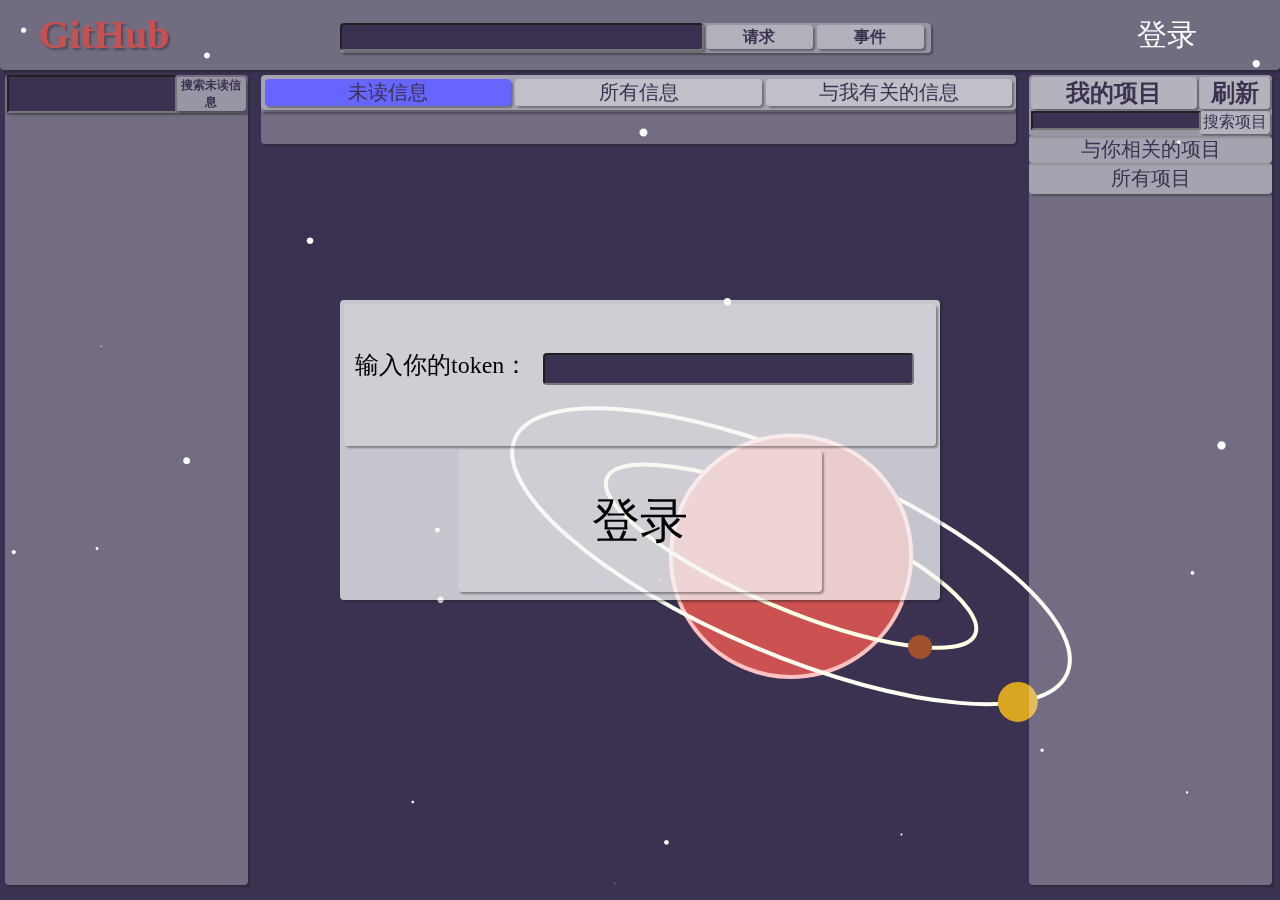
==== commit b57f580f: "改了draw.js" ====
--- a/noticeManage.html
+++ b/noticeManage.html
@@ -8,169 +8,7 @@
 	<link rel="stylesheet" type="text/css" href="css/noticeManage.css">
 	<link rel="stylesheet" href="css/canvas_style.css">
 	<script type="text/javascript" src="script/canvas/paper-full.min.js"></script>
-	<script type="text/paperscript" canvas="canvas">
-		var m18PI=0;
-			var m19PI=0;
-			var m18x=200*Math.cos(m18PI);
-			var m18y=52*Math.sin(m18PI);
-			var m19x=300*Math.cos(m19PI);
-			var m19y=98*Math.sin(m19PI);
-			var m17b=new Path.Arc({
-				position:[window.innerWidth*0.618-120*Math.sin(23*Math.PI/180)/10.1,window.innerHeight*0.618+120*Math.cos(23*Math.PI/180)/3],
-				from:[window.innerWidth*0.618-120*Math.cos(23*Math.PI/180),window.innerHeight*0.618-120*Math.sin(23*Math.PI/180)-1.2],
-				through:[window.innerWidth*0.618-120*Math.sin(23*Math.PI/180),window.innerHeight*0.618+120*Math.cos(23*Math.PI/180)],
-				to:[window.innerWidth*0.618+120*Math.cos(23*Math.PI/180),window.innerHeight*0.618+120*Math.sin(23*Math.PI/180)-1.2],
-				strokeColor:"#ffc1c1",
-				strokeWidth:4,
-				fillColor:"#cc5151",
-			});
-			<!-- console.log(m17b.position); -->
-			var m18r=new Shape.Ellipse({
-				position:[window.innerWidth*0.618,window.innerHeight*0.618],
-				radius:[200,52],
-				strokeColor:'#ffffe5',
-				strokeWidth:4,
-				rotation:23,
-			});
-			var m18=new Shape.Circle({
-				position:[window.innerWidth*0.618+m18x,window.innerHeight*0.618+m18y],
-				radius:12,
-				fillColor:'#a0522d',
-			});
-			var m19r=new Path.Ellipse({
-				position:[window.innerWidth*0.618,window.innerHeight*0.618],
-				radius:[300,98],
-				strokeColor:'#fffff4',
-				strokeWidth:4,
-				rotation:23,
-			});
-			var m19=new Shape.Circle({
-				position:[window.innerWidth*0.618+m19x,window.innerHeight*0.618+m19y],
-				radius:20,
-				fillColor:'#daa520',
-			});
-			var m17a=new Path.Arc({
-				position:[window.innerWidth*0.618+120*Math.sin(23*Math.PI/180)/10.1,window.innerHeight*0.618-120*Math.cos(23*Math.PI/180)/3],
-				from:[window.innerWidth*0.618-120*Math.cos(23*Math.PI/180),window.innerHeight*0.618-120*Math.sin(23*Math.PI/180)+1.2],
-				through:[window.innerWidth*0.618+120*Math.sin(23*Math.PI/180),window.innerHeight*0.618-120*Math.cos(23*Math.PI/180)],
-				to:[window.innerWidth*0.618+120*Math.cos(23*Math.PI/180),window.innerHeight*0.618+120*Math.sin(23*Math.PI/180)+1.2],
-				strokeColor:"#ffc1c1",
-				strokeWidth:4,
-				fillColor:"#cc5151",
-			});
-			<!-- console.log(m17a.position); -->
-			function m18m(){
-				m18PI=m18PI+0.01;
-			};
-			function m19m(){
-				m19PI=m19PI+0.007;
-			};
-			setInterval(m18m,10);
-			setInterval(m19m,10);
-			function onFrame(event){
-				vector = vector + (mouseVector - vector) / 3000;
-				for (var i = 0; i < count; i++) {
-					var item = project.activeLayer.children[i];
-					var size = item.bounds.size;
-					var length = vector.length / 10 * size.width / 10;
-					item.position += vector.normalize(length) + item.data.vector;
-					keepInView(item);
-				};
-				
-				var m18x=200*Math.cos(m18PI);
-				var m18y=52*Math.sin(m18PI);
-				var p18=new paper.Point(window.innerWidth*0.618+m18x,window.innerHeight*0.618+m18y);
-				m18.position=p18;
-				m18.rotate(23,[window.innerWidth*0.618,window.innerHeight*0.618]);
-				var m19x=300*Math.cos(m19PI);
-				var m19y=98*Math.sin(m19PI);
-				var p19=new paper.Point(window.innerWidth*0.618+m19x,window.innerHeight*0.618+m19y);
-				m19.position=p19;
-				m19.rotate(23,[window.innerWidth*0.618,window.innerHeight*0.618]);
-				<!-- m18.position=[window.innerWidth*0.618+m18x,window.innerHeight*0.618+m18y]; -->
-				m18r.position=[window.innerWidth*0.618,window.innerHeight*0.618];
-				<!-- m19.position=[window.innerWidth*0.618+m19x,window.innerHeight*0.618+m19y]; -->
-				m19r.position=[window.innerWidth*0.618,window.innerHeight*0.618];
-				m17a.position=[window.innerWidth*0.618+120*Math.sin(23*Math.PI/180)/10.1,window.innerHeight*0.618-120*Math.cos(23*Math.PI/180)/3];
-				m17b.position=[window.innerWidth*0.618-120*Math.sin(23*Math.PI/180)/10.1,window.innerHeight*0.618+120*Math.cos(23*Math.PI/180)/3];
-				
-				
-
-			// Run through the active layer's children list and change
-			// the position of the placed symbols:
-			
-			};
-			function onResize(){
-				m18.position=[window.innerWidth*0.618+m18x,window.innerHeight*0.618+m18y];
-				m18r.position=[window.innerWidth*0.618,window.innerHeight*0.618];
-				m19.position=[window.innerWidth*0.618+m19x,window.innerHeight*0.618+m19y];
-				m19r.position=[window.innerWidth*0.618,window.innerHeight*0.618];
-				m17a.position=[window.innerWidth*0.618+120*Math.sin(23*Math.PI/180)/10.1,window.innerHeight*0.618-120*Math.cos(23*Math.PI/180)/3];
-				m17b.position=[window.innerWidth*0.618-120*Math.sin(23*Math.PI/180)/10.1,window.innerHeight*0.618+120*Math.cos(23*Math.PI/180)/3];
-			};
-			   // The amount of symbol we want to place;
-		var count = 30;
-
-		// Create a symbol, which we will use to place instances of later:
-		var path = new Path.Circle({
-			center: new Point(750, 750),
-			radius: 5,
-			fillColor: 'white',
-		});
-
-		var symbol = new SymbolDefinition(path);
-
-		// Place the instances of the symbol:
-		for (var i = 0; i < (count-6); i++) {
-			// The center position is a random point in the view:
-			var center = Point.random() * view.size;
-			var placed = symbol.place(center);
-			var scale = (i + 2) / count ;
-			placed.scale(scale);
-			<!-- console.log(scale); -->
-			if (scale<0.5){
-				placed.insertBelow(m17a);
-				placed.insertBelow(m17b);
-			};
-			placed.data.vector = new Point({
-				angle: Math.random() * 360,
-				length : (scale * Math.random() / 700 ),
-			});
-		}
-
-		var vector = new Point({
-			angle: 45,
-			length: 0
-		});
-
-		var mouseVector = vector.clone()+18;
-
-		<!-- function onMouseMove(event) { -->
-			<!-- mouseVector = (view.center - event.point)/10; -->
-		<!-- } -->
-
-		// The onFrame function is called up to 60 times a second:
-		function keepInView(item) {
-			var position = item.position;
-			var itemBounds = item.bounds;
-			var bounds = view.bounds;
-			if (itemBounds.left > bounds.width) {
-				position.x = -item.bounds.width/10;
-			}
-
-			if (position.x < -itemBounds.width) {
-				position.x = (bounds.width + itemBounds.width)/10;
-			}
-
-			if (itemBounds.top > view.size.height) {
-				position.y = -itemBounds.height/10;
-			}
-
-			if (position.y < -itemBounds.height) {
-				position.y = (bounds.height  + itemBounds.height / 2)/10;
-			}
-		}
-	</script>
+	<script type="text/paperscript" src="script/canvas/draw.js" canvas="canvas"></script>
 </head>
 <body>
 	<canvas id="canvas" resize hidpi="off" style="background:#3B3251"></canvas>
